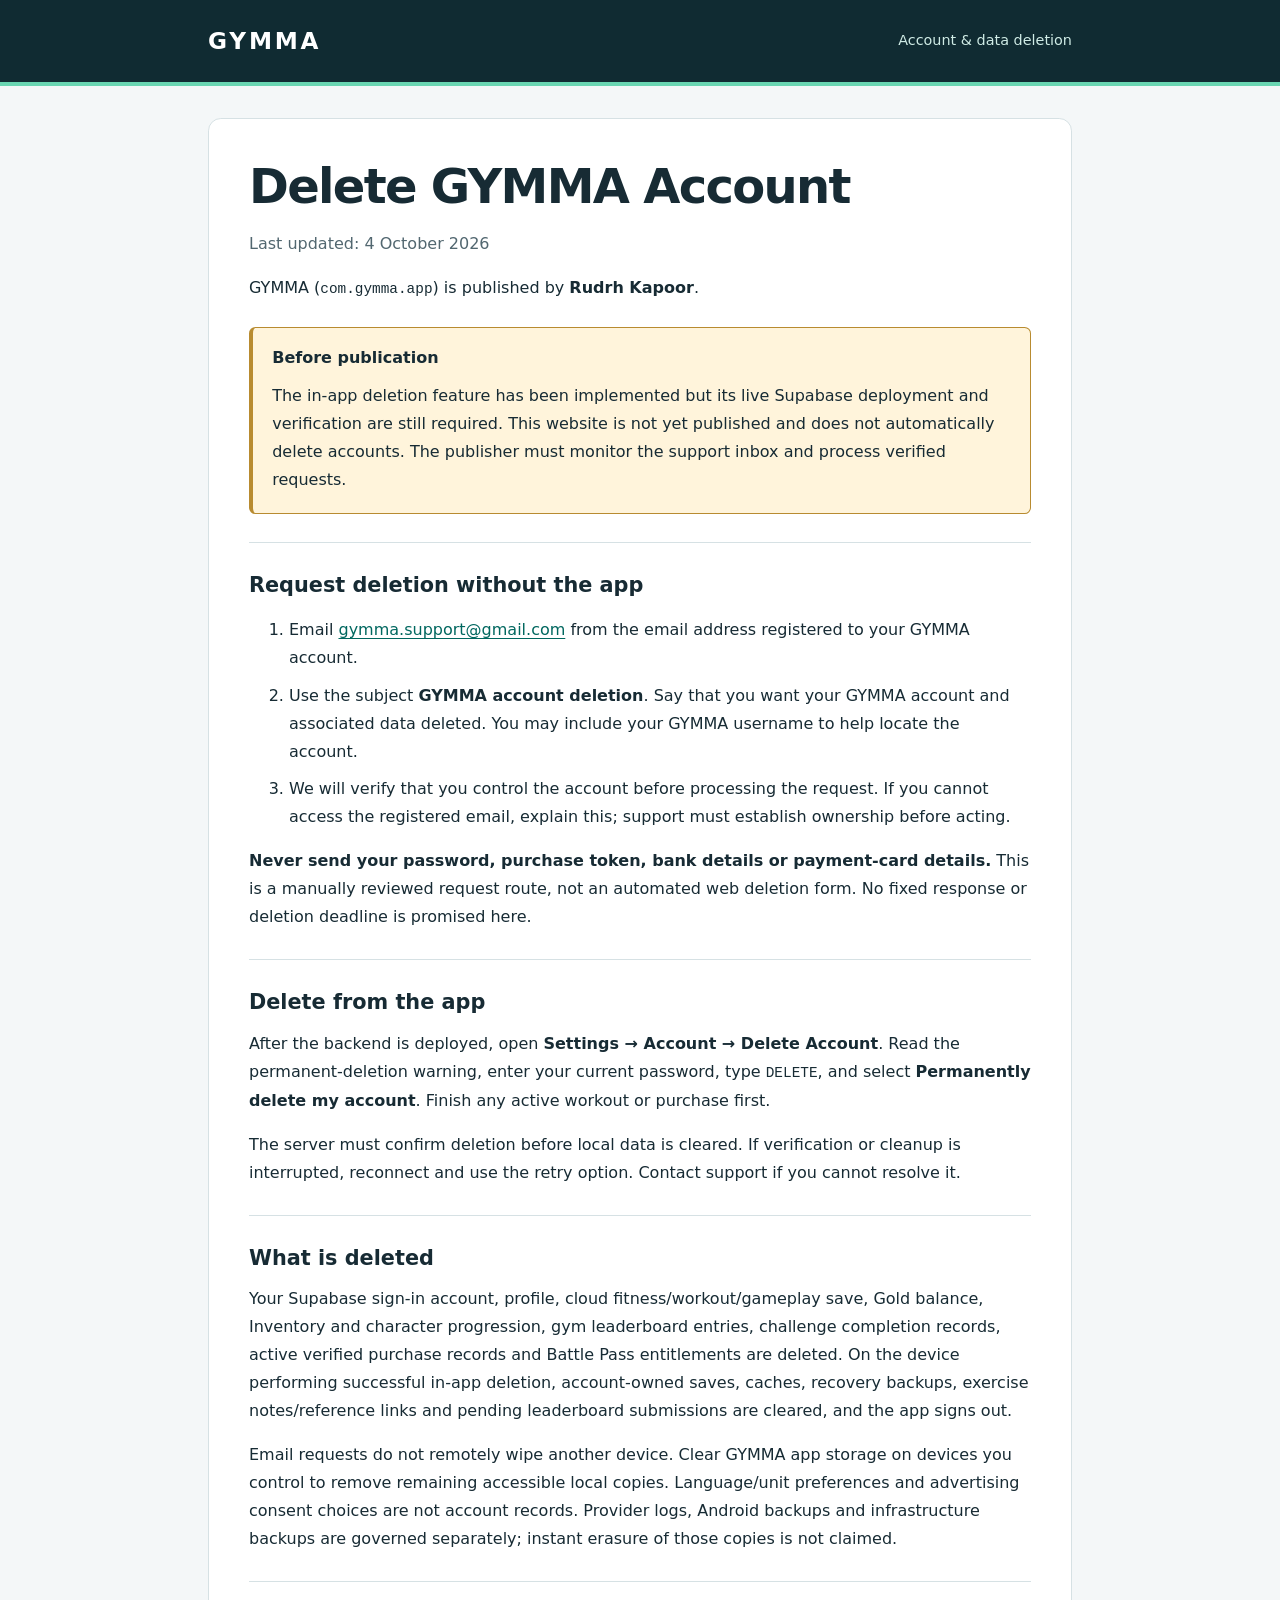
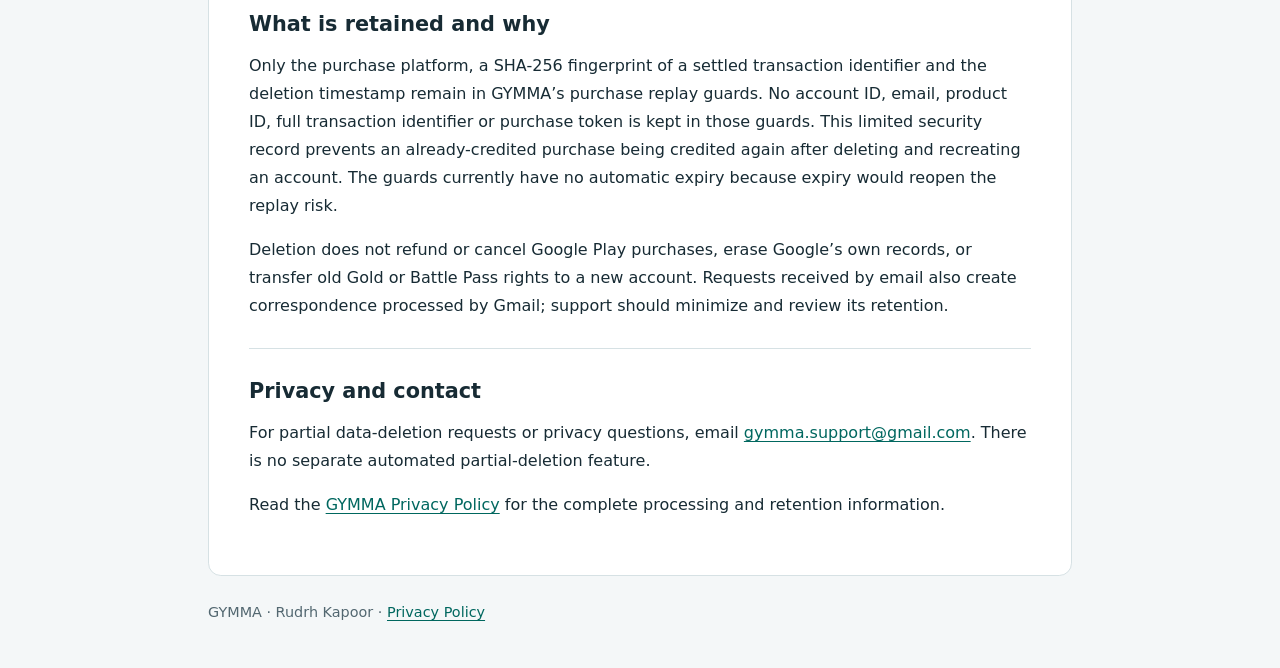
==== delete-account/index.html @ 1f71e0b4 "Publish GYMMA privacy and account deletion pages" ====
<!doctype html>
<html lang="en">
<head>
  <meta charset="utf-8">
  <meta name="viewport" content="width=device-width, initial-scale=1">
  <meta name="referrer" content="no-referrer">
  <meta name="description" content="How to request deletion of your GYMMA account and associated data.">
  <title>Delete GYMMA Account</title>
  <link rel="stylesheet" href="../styles.css">
</head>
<body>
  <a class="skip-link" href="#main">Skip to deletion instructions</a>
  <header class="masthead"><div class="container"><span class="brand">GYMMA</span><span class="tagline">Account &amp; data deletion</span></div></header>
  <main id="main" class="container">
    <h1>Delete GYMMA Account</h1>
    <p class="date">Last updated: <time datetime="2026-10-04">4 October 2026</time></p>
    <p>GYMMA (<code>com.gymma.app</code>) is published by <strong>Rudrh Kapoor</strong>.</p>
    <aside class="notice"><h2>Before publication</h2><p>The in-app deletion feature has been implemented but its live Supabase deployment and verification are still required. This website is not yet published and does not automatically delete accounts. The publisher must monitor the support inbox and process verified requests.</p></aside>
    <section><h2>Request deletion without the app</h2>
      <ol><li>Email <a href="mailto:gymma.support@gmail.com?subject=GYMMA%20account%20deletion">gymma.support@gmail.com</a> from the email address registered to your GYMMA account.</li><li>Use the subject <strong>GYMMA account deletion</strong>. Say that you want your GYMMA account and associated data deleted. You may include your GYMMA username to help locate the account.</li><li>We will verify that you control the account before processing the request. If you cannot access the registered email, explain this; support must establish ownership before acting.</li></ol>
      <p><strong>Never send your password, purchase token, bank details or payment-card details.</strong> This is a manually reviewed request route, not an automated web deletion form. No fixed response or deletion deadline is promised here.</p>
    </section>
    <section><h2>Delete from the app</h2><p>After the backend is deployed, open <strong>Settings → Account → Delete Account</strong>. Read the permanent-deletion warning, enter your current password, type <code>DELETE</code>, and select <strong>Permanently delete my account</strong>. Finish any active workout or purchase first.</p><p>The server must confirm deletion before local data is cleared. If verification or cleanup is interrupted, reconnect and use the retry option. Contact support if you cannot resolve it.</p></section>
    <section><h2>What is deleted</h2><p>Your Supabase sign-in account, profile, cloud fitness/workout/gameplay save, Gold balance, Inventory and character progression, gym leaderboard entries, challenge completion records, active verified purchase records and Battle Pass entitlements are deleted. On the device performing successful in-app deletion, account-owned saves, caches, recovery backups, exercise notes/reference links and pending leaderboard submissions are cleared, and the app signs out.</p><p>Email requests do not remotely wipe another device. Clear GYMMA app storage on devices you control to remove remaining accessible local copies. Language/unit preferences and advertising consent choices are not account records. Provider logs, Android backups and infrastructure backups are governed separately; instant erasure of those copies is not claimed.</p></section>
    <section><h2>What is retained and why</h2><p>Only the purchase platform, a SHA-256 fingerprint of a settled transaction identifier and the deletion timestamp remain in GYMMA’s purchase replay guards. No account ID, email, product ID, full transaction identifier or purchase token is kept in those guards. This limited security record prevents an already-credited purchase being credited again after deleting and recreating an account. The guards currently have no automatic expiry because expiry would reopen the replay risk.</p><p>Deletion does not refund or cancel Google Play purchases, erase Google’s own records, or transfer old Gold or Battle Pass rights to a new account. Requests received by email also create correspondence processed by Gmail; support should minimize and review its retention.</p></section>
    <section><h2>Privacy and contact</h2><p>For partial data-deletion requests or privacy questions, email <a href="mailto:gymma.support@gmail.com">gymma.support@gmail.com</a>. There is no separate automated partial-deletion feature.</p><p>Read the <a href="../">GYMMA Privacy Policy</a> for the complete processing and retention information.</p></section>
  </main>
  <footer class="container"><p>GYMMA · Rudrh Kapoor · <a href="../">Privacy Policy</a></p></footer>
</body>
</html>
---- styles.css ----
:root { color-scheme: light; --ink: #172b34; --muted: #526770; --accent: #00675f; --paper: #fff; --line: #d6e1e4; }
* { box-sizing: border-box; }
html { scroll-padding-top: 1.5rem; }
body { margin: 0; color: var(--ink); background: #f4f7f8; font: 1rem/1.75 system-ui, -apple-system, BlinkMacSystemFont, "Segoe UI", sans-serif; }
.container { width: min(100% - 2.5rem, 54rem); margin-inline: auto; }
.masthead { background: #102b32; color: #fff; padding: 1.3rem 0; border-bottom: 4px solid #69d6b2; }
.masthead .container { display: flex; align-items: center; justify-content: space-between; gap: 1rem; flex-wrap: wrap; }
.brand { font-size: 1.45rem; font-weight: 800; letter-spacing: .12em; }
.tagline { color: #cfebe5; font-size: .9rem; }
main { background: var(--paper); padding: 2.5rem; margin-top: 2rem; border: 1px solid var(--line); border-radius: .8rem; }
h1 { font-size: clamp(2rem, 7vw, 3rem); line-height: 1.15; margin: 0 0 1rem; letter-spacing: -.035em; }
h2 { font-size: 1.3rem; line-height: 1.4; margin: 0 0 .8rem; }
p { margin: 0 0 1rem; }
.date { color: var(--muted); }
.notice { padding: 1.2rem; background: #fff4db; border: 1px solid #b88b30; border-left-width: 4px; border-radius: .4rem; margin: 1.5rem 0; }
.notice h2 { font-size: 1rem; }
.notice p { margin-bottom: 0; }
.contents { padding: 1.25rem; background: #edf5f3; border-radius: .4rem; margin: 1.5rem 0 2rem; }
.contents ul { columns: 2; padding-left: 1.25rem; margin-bottom: 0; }
.contents li { break-inside: avoid; padding-bottom: .35rem; }
section { border-top: 1px solid var(--line); padding-top: 1.75rem; margin-top: 1.75rem; }
ul { padding-left: 1.4rem; }
li { margin-bottom: .6rem; }
a { color: var(--accent); text-underline-offset: .2em; overflow-wrap: anywhere; }
a:hover { text-decoration-thickness: 2px; }
a:focus-visible { outline: 3px solid #005f9c; outline-offset: 4px; border-radius: 2px; }
code { font-size: .9em; overflow-wrap: anywhere; }
.skip-link { position: absolute; top: -8rem; left: 1rem; padding: .75rem; color: #fff; background: #102b32; z-index: 1; }
.skip-link:focus { top: .5rem; }
footer { padding: 1.5rem 0 2.5rem; color: var(--muted); font-size: .9rem; }
footer p { margin-bottom: .2rem; }
@media (max-width: 600px) { .container { width: calc(100% - 1.5rem); } main { padding: 1.25rem; margin-top: 1rem; } .contents ul { columns: 1; } .tagline { width: 100%; } }
@media print { body { background: #fff; } main { width: 100%; border: 0; padding: 0; margin: 0; } .masthead, .contents, .skip-link, footer { display: none; } section { break-inside: avoid; } a { color: inherit; } }
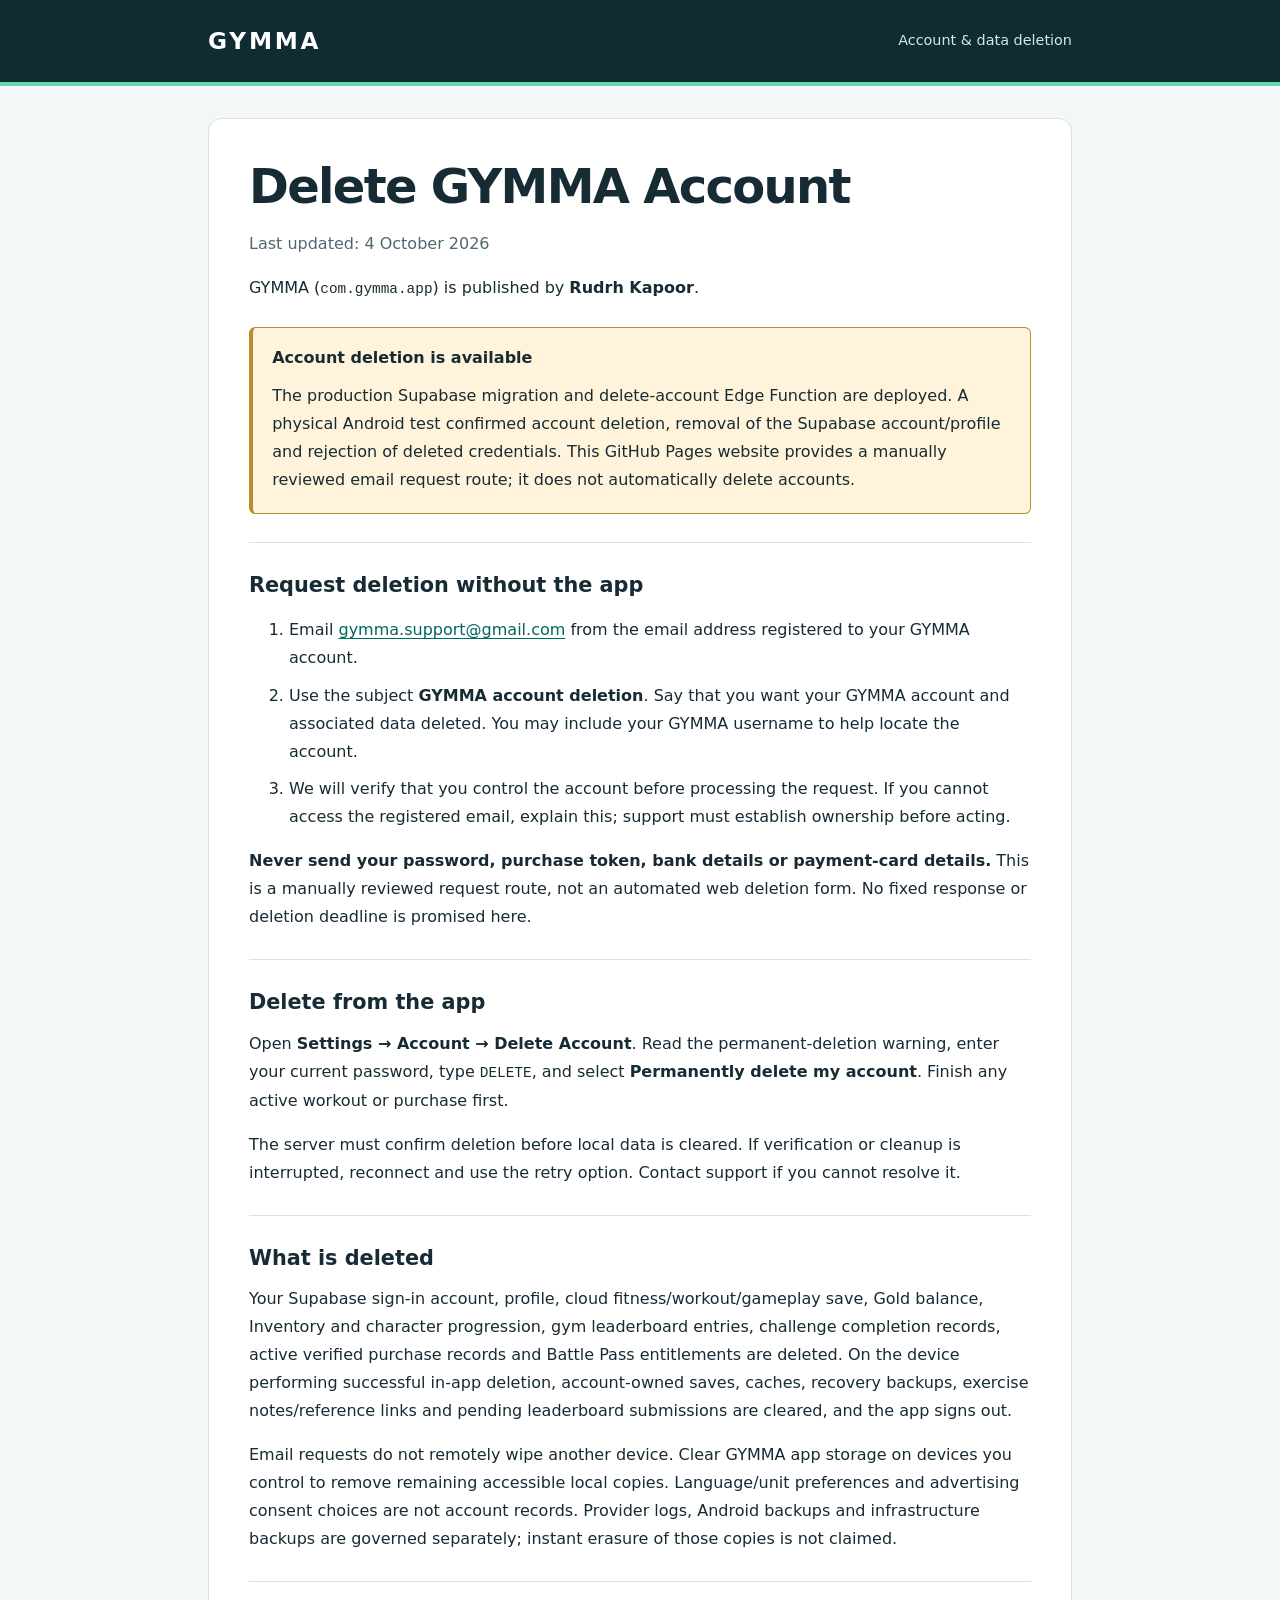
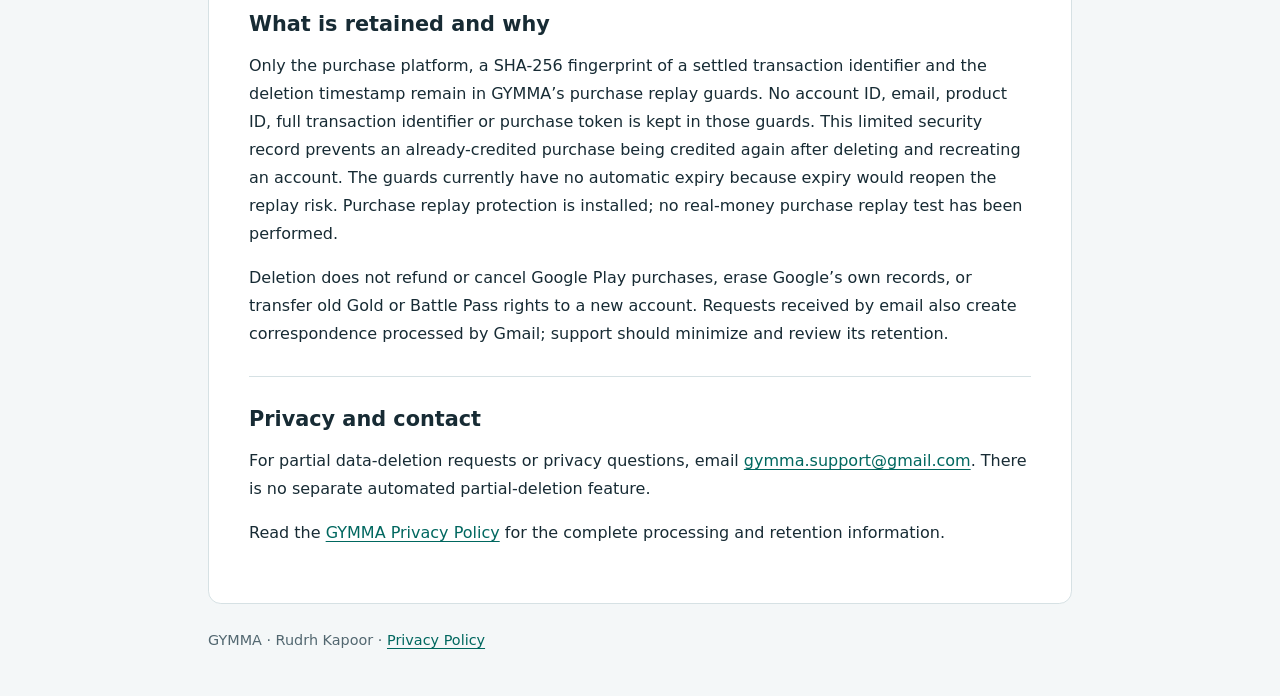
==== commit f0a3af11: "Finalize GYMMA privacy and deletion policy" ====
--- a/delete-account/index.html
+++ b/delete-account/index.html
@@ -15,14 +15,14 @@
     <h1>Delete GYMMA Account</h1>
     <p class="date">Last updated: <time datetime="2026-10-04">4 October 2026</time></p>
     <p>GYMMA (<code>com.gymma.app</code>) is published by <strong>Rudrh Kapoor</strong>.</p>
-    <aside class="notice"><h2>Before publication</h2><p>The in-app deletion feature has been implemented but its live Supabase deployment and verification are still required. This website is not yet published and does not automatically delete accounts. The publisher must monitor the support inbox and process verified requests.</p></aside>
+    <aside class="notice"><h2>Account deletion is available</h2><p>The production Supabase migration and delete-account Edge Function are deployed. A physical Android test confirmed account deletion, removal of the Supabase account/profile and rejection of deleted credentials. This GitHub Pages website provides a manually reviewed email request route; it does not automatically delete accounts.</p></aside>
     <section><h2>Request deletion without the app</h2>
       <ol><li>Email <a href="mailto:gymma.support@gmail.com?subject=GYMMA%20account%20deletion">gymma.support@gmail.com</a> from the email address registered to your GYMMA account.</li><li>Use the subject <strong>GYMMA account deletion</strong>. Say that you want your GYMMA account and associated data deleted. You may include your GYMMA username to help locate the account.</li><li>We will verify that you control the account before processing the request. If you cannot access the registered email, explain this; support must establish ownership before acting.</li></ol>
       <p><strong>Never send your password, purchase token, bank details or payment-card details.</strong> This is a manually reviewed request route, not an automated web deletion form. No fixed response or deletion deadline is promised here.</p>
     </section>
-    <section><h2>Delete from the app</h2><p>After the backend is deployed, open <strong>Settings → Account → Delete Account</strong>. Read the permanent-deletion warning, enter your current password, type <code>DELETE</code>, and select <strong>Permanently delete my account</strong>. Finish any active workout or purchase first.</p><p>The server must confirm deletion before local data is cleared. If verification or cleanup is interrupted, reconnect and use the retry option. Contact support if you cannot resolve it.</p></section>
+    <section><h2>Delete from the app</h2><p>Open <strong>Settings → Account → Delete Account</strong>. Read the permanent-deletion warning, enter your current password, type <code>DELETE</code>, and select <strong>Permanently delete my account</strong>. Finish any active workout or purchase first.</p><p>The server must confirm deletion before local data is cleared. If verification or cleanup is interrupted, reconnect and use the retry option. Contact support if you cannot resolve it.</p></section>
     <section><h2>What is deleted</h2><p>Your Supabase sign-in account, profile, cloud fitness/workout/gameplay save, Gold balance, Inventory and character progression, gym leaderboard entries, challenge completion records, active verified purchase records and Battle Pass entitlements are deleted. On the device performing successful in-app deletion, account-owned saves, caches, recovery backups, exercise notes/reference links and pending leaderboard submissions are cleared, and the app signs out.</p><p>Email requests do not remotely wipe another device. Clear GYMMA app storage on devices you control to remove remaining accessible local copies. Language/unit preferences and advertising consent choices are not account records. Provider logs, Android backups and infrastructure backups are governed separately; instant erasure of those copies is not claimed.</p></section>
-    <section><h2>What is retained and why</h2><p>Only the purchase platform, a SHA-256 fingerprint of a settled transaction identifier and the deletion timestamp remain in GYMMA’s purchase replay guards. No account ID, email, product ID, full transaction identifier or purchase token is kept in those guards. This limited security record prevents an already-credited purchase being credited again after deleting and recreating an account. The guards currently have no automatic expiry because expiry would reopen the replay risk.</p><p>Deletion does not refund or cancel Google Play purchases, erase Google’s own records, or transfer old Gold or Battle Pass rights to a new account. Requests received by email also create correspondence processed by Gmail; support should minimize and review its retention.</p></section>
+    <section><h2>What is retained and why</h2><p>Only the purchase platform, a SHA-256 fingerprint of a settled transaction identifier and the deletion timestamp remain in GYMMA’s purchase replay guards. No account ID, email, product ID, full transaction identifier or purchase token is kept in those guards. This limited security record prevents an already-credited purchase being credited again after deleting and recreating an account. The guards currently have no automatic expiry because expiry would reopen the replay risk. Purchase replay protection is installed; no real-money purchase replay test has been performed.</p><p>Deletion does not refund or cancel Google Play purchases, erase Google’s own records, or transfer old Gold or Battle Pass rights to a new account. Requests received by email also create correspondence processed by Gmail; support should minimize and review its retention.</p></section>
     <section><h2>Privacy and contact</h2><p>For partial data-deletion requests or privacy questions, email <a href="mailto:gymma.support@gmail.com">gymma.support@gmail.com</a>. There is no separate automated partial-deletion feature.</p><p>Read the <a href="../">GYMMA Privacy Policy</a> for the complete processing and retention information.</p></section>
   </main>
   <footer class="container"><p>GYMMA · Rudrh Kapoor · <a href="../">Privacy Policy</a></p></footer>
